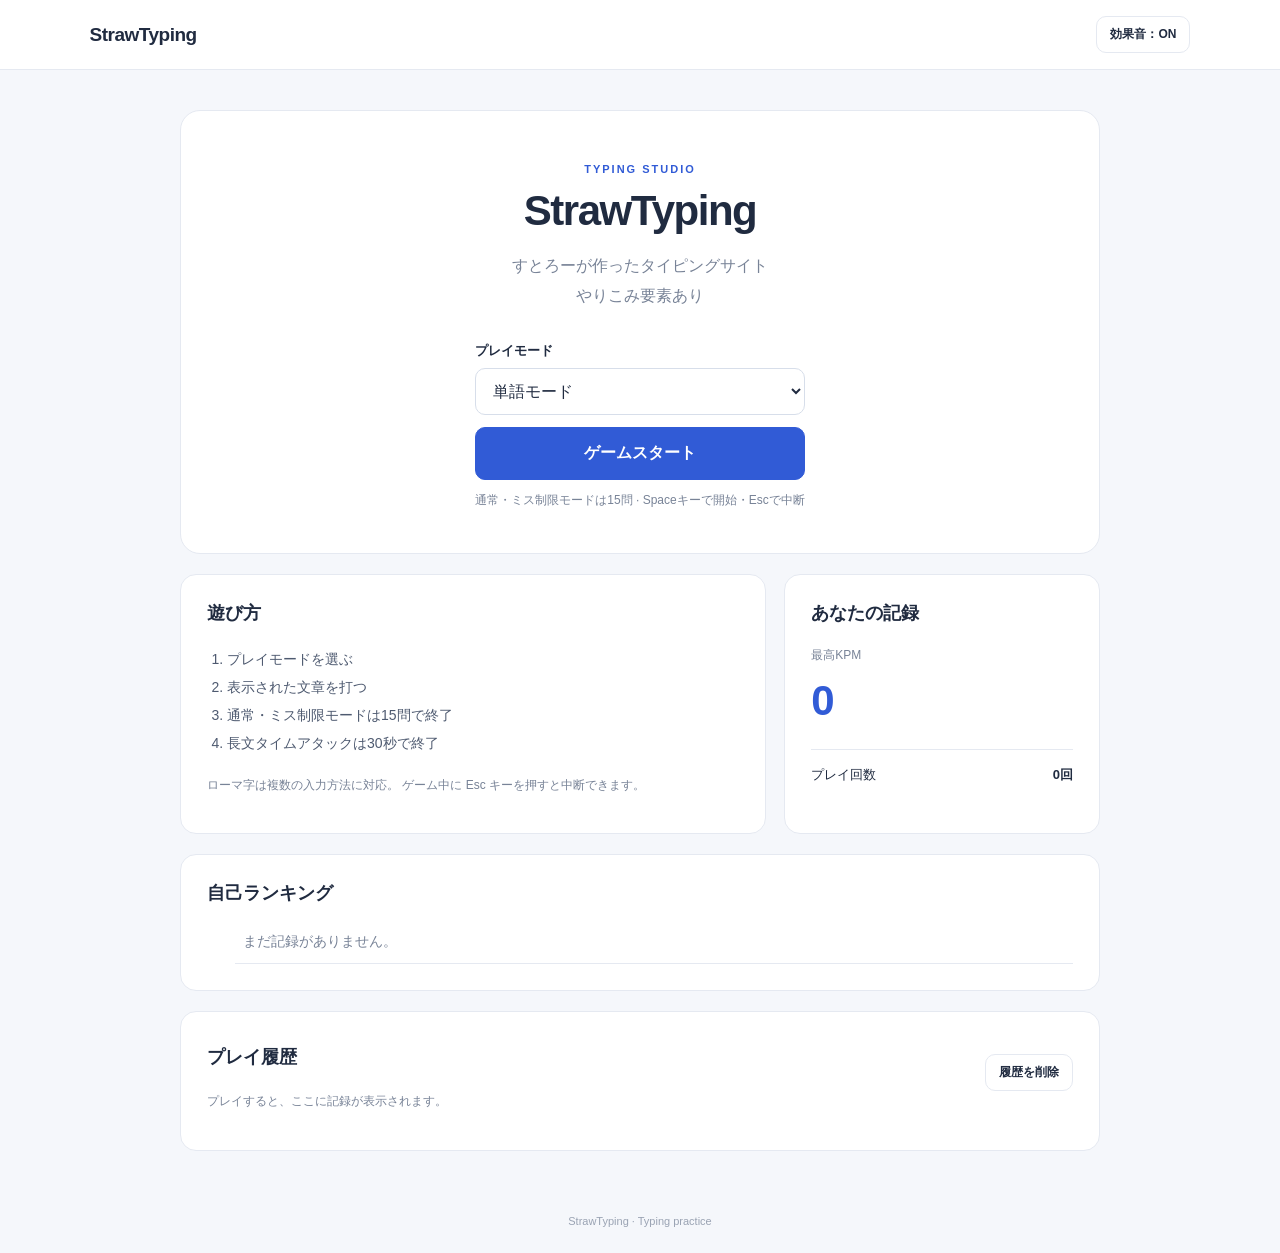
==== index.html @ b6bd0618 "Add files via upload" ====
<!DOCTYPE html>
<html lang="ja">
<head>
    <meta charset="UTF-8">
    <meta name="viewport" content="width=device-width, initial-scale=1.0">
    <title>StrawTyping</title>
    <link rel="stylesheet" href="style.css">
    <script src="script.js" defer></script>
</head>
<body>
    <header class="topbar">
        <a class="brand" href="#" id="homeLink">StrawTyping</a>
        <button id="soundButton" class="small-button">効果音：ON</button>
    </header>

    <main>
        <!-- ホーム画面 -->
        <section id="homeScreen" class="screen">
            <div class="hero">
                <p class="eyebrow">TYPING STUDIO</p>
                <h1>StrawTyping</h1>
                <p class="lead">
                    すとろーが作ったタイピングサイト<br>
                    やりこみ要素あり
                </p>

                <div class="settings-panel">
                    <label for="difficulty">プレイモード</label>
                    <select id="difficulty">
                        <option value="words">単語モード</option>
                        <option value="sentences">短文モード</option>
                        <option value="english">英文モード</option>
                        <option value="missLimit">ミス制限モード</option>
                        <option value="longText">長文タイムアタック（30秒）</option>
                    </select>

                    <div id="missSettings" class="mode-settings" hidden>
                        <label for="missType">出題タイプ</label>
                        <select id="missType">
                            <option value="words">単語</option>
                            <option value="sentences">短文</option>
                            <option value="english">英文</option>
                        </select>

                        <label for="missLimit">ミス上限（1〜99回）</label>
                        <input id="missLimit" type="number"
                               min="1" max="99" value="5">
                    </div>

                    <div id="longSettings" class="mode-settings" hidden>
                        <label for="longLanguage">長文の言語</label>
                        <select id="longLanguage">
                            <option value="japanese">日本語（ローマ字入力）</option>
                            <option value="english">英語</option>
                        </select>
                        <p class="muted">
                            制限時間は30秒です。
                            正しく入力したキー数からKPMを計算します。
                        </p>
                    </div>

                    <button id="startButton" class="primary-button">
                        ゲームスタート
                    </button>

                    <p class="key-hint">
                        通常・ミス制限モードは15問 ·
                        Spaceキーで開始・Escで中断
                    </p>
                </div>
            </div>

            <div class="home-grid">
                <section class="panel">
                    <h2>遊び方</h2>
                    <ol class="instructions">
                        <li>プレイモードを選ぶ</li>
                        <li>表示された文章を打つ</li>
                        <li>通常・ミス制限モードは15問で終了</li>
                        <li>長文タイムアタックは30秒で終了</li>
                    </ol>
                    <p class="muted">
                        ローマ字は複数の入力方法に対応。
                        ゲーム中に Esc キーを押すと中断できます。
                    </p>
                </section>

                <section class="panel">
                    <h2>あなたの記録</h2>
                    <p class="muted">最高KPM</p>
                    <p id="bestScore" class="record-number">0</p>
                    <div class="record-line">
                        <span>プレイ回数</span>
                        <strong id="playCount">0回</strong>
                    </div>
                </section>
            </div>

            <section class="panel history-panel">
                <div class="section-heading">
                    <h2>自己ランキング</h2>
                </div>
                <ol id="rankingList" class="ranking-list">
                    <li class="empty-record">まだ記録がありません。</li>
                </ol>
            </section>

            <section class="panel history-panel">
                <div class="section-heading">
                    <h2>プレイ履歴</h2>
                    <button id="clearHistoryButton" class="small-button">
                        履歴を削除
                    </button>
                </div>
                <div id="historyList">
                    <p class="muted">
                        プレイすると、ここに記録が表示されます。
                    </p>
                </div>
            </section>
        </section>

        <!-- ゲーム画面 -->
        <section id="gameScreen" class="screen" hidden>
            <div class="game-heading">
                <div>
                    <p class="eyebrow">NOW PLAYING</p>
                    <h1>タイピング中</h1>
                </div>
                <button id="quitButton" class="secondary-button">
                    中断する（Esc）
                </button>
            </div>

            <div class="stats">
                <div class="stat">
                    <span class="stat-label">KPM</span>
                    <strong class="stat-value" id="currentKpm">0</strong>
                </div>
                <div class="stat">
                    <span class="stat-label">正確性</span>
                    <strong class="stat-value" id="currentAccuracy">100%</strong>
                </div>
                <div class="stat">
                    <span class="stat-label">ミス数</span>
                    <strong class="stat-value" id="currentMistakes">0</strong>
                </div>
                <div class="stat">
                    <span class="stat-label">問題数</span>
                    <strong class="stat-value" id="questionCount">0 / 15</strong>
                </div>
            </div>

            <section class="panel">
                <div class="question">
                    <p class="muted">表示された内容を入力</p>
                    <h2 id="word">準備中…</h2>
                    <p id="romaji" class="romaji"></p>
                </div>
                <p id="message" class="message">準備しよう！</p>
                <p class="key-hint">キーボードで直接入力 · Escで中断</p>
            </section>
        </section>

        <!-- 結果画面 -->
        <section id="resultScreen" class="screen" hidden>
            <section class="panel result-card">
                <p class="eyebrow">GAME RESULT</p>
                <h1 id="resultTitle">おつかれさま！</h1>
                <p id="resultMessage" class="lead">
                    今回の結果はこちら。
                </p>

                <div class="result-score">
                    <span>最終KPM</span>
                    <strong id="resultKpm">0</strong>
                </div>

                <div class="result-grid">
                    <div class="result-stat">
                        <span>クリア数</span>
                        <strong id="resultCorrect">0/15問</strong>
                    </div>
                    <div class="result-stat">
                        <span>正確性</span>
                        <strong id="resultAccuracy">100%</strong>
                    </div>
                    <div class="result-stat">
                        <span>ミス数</span>
                        <strong id="resultMistakes">0回</strong>
                    </div>
                    <div class="result-stat">
                        <span>プレイモード</span>
                        <strong id="resultDifficulty">単語モード</strong>
                    </div>
                </div>

                <button id="retryButton" class="primary-button">
                    もう一度プレイ
                </button>
                <button id="resultHomeButton"
                        class="secondary-button full-button">
                    ホームへ戻る
                </button>
            </section>
        </section>
    </main>

    <div id="countdownOverlay" hidden>
        <div id="countdownNumber">3</div>
    </div>

    <footer>StrawTyping · Typing practice</footer>
</body>
</html>
---- style.css ----
* {
    box-sizing: border-box;
}

:root {
    --blue: #315bd6;
    --blue-dark: #2448b4;
    --ink: #202b40;
    --muted: #788397;
    --line: #e5e9f1;
    --surface: #fff;
    --background: #f5f7fb;
}

body {
    margin: 0;
    min-height: 100vh;
    background: var(--background);
    color: var(--ink);
    font-family: Arial, "Noto Sans JP", sans-serif;
}

button,
select,
input {
    font: inherit;
}

button {
    cursor: pointer;
}

button:focus-visible,
select:focus-visible,
input:focus-visible,
a:focus-visible {
    outline: 3px solid #9bb3ff;
    outline-offset: 3px;
}

.topbar {
    min-height: 70px;
    padding: 0 7%;
    display: flex;
    align-items: center;
    justify-content: space-between;
    background: #fff;
    border-bottom: 1px solid var(--line);
}

.brand {
    color: var(--ink);
    text-decoration: none;
    font-size: 19px;
    font-weight: 800;
    letter-spacing: -.5px;
}

main {
    width: min(100% - 32px, 920px);
    margin: 40px auto 64px;
}

.screen[hidden],
.mode-settings[hidden] {
    display: none !important;
}

.hero {
    padding: 52px 24px 44px;
    text-align: center;
    background: #fff;
    border: 1px solid var(--line);
    border-radius: 20px;
}

.eyebrow {
    margin: 0 0 12px;
    color: var(--blue);
    font-size: 11px;
    font-weight: 800;
    letter-spacing: 2px;
}

h1,
h2,
p {
    margin-top: 0;
}

h1 {
    margin-bottom: 16px;
    font-size: clamp(28px, 5vw, 42px);
    letter-spacing: -1.5px;
}

h2 {
    margin-bottom: 20px;
    font-size: 18px;
}

.lead {
    color: var(--muted);
    line-height: 1.9;
}

.settings-panel {
    width: min(100%, 330px);
    margin: 30px auto 0;
    text-align: left;
}

.settings-panel label {
    display: block;
    margin: 10px 0 8px;
    font-size: 13px;
    font-weight: 700;
}

select,
input[type="number"] {
    width: 100%;
    padding: 13px;
    margin-bottom: 12px;
    border: 1px solid #d7deea;
    border-radius: 10px;
    background: #fff;
    color: var(--ink);
}

.primary-button,
.secondary-button,
.small-button {
    padding: 12px 18px;
    border-radius: 10px;
    font-weight: 700;
    transition: background .15s, transform .15s;
}

.primary-button {
    width: 100%;
    padding: 15px 18px;
    border: 1px solid var(--blue);
    background: var(--blue);
    color: #fff;
}

.primary-button:hover {
    background: var(--blue-dark);
    transform: translateY(-1px);
}

.secondary-button,
.small-button {
    border: 1px solid var(--line);
    background: #fff;
    color: var(--ink);
}

.secondary-button:hover,
.small-button:hover {
    background: #f0f3f9;
}

.small-button {
    padding: 9px 13px;
    font-size: 12px;
}

.key-hint {
    margin: 12px 0 0;
    color: var(--muted);
    font-size: 12px;
    text-align: center;
}

.home-grid {
    display: grid;
    grid-template-columns: 1.3fr .7fr;
    gap: 18px;
    margin-top: 20px;
}

.panel {
    padding: 26px;
    background: var(--surface);
    border: 1px solid var(--line);
    border-radius: 16px;
}

.instructions {
    padding-left: 20px;
    margin-bottom: 18px;
    line-height: 2;
    color: #4e5a70;
    font-size: 14px;
}

.muted {
    color: var(--muted);
    font-size: 12px;
    line-height: 1.7;
}

.record-number {
    margin: 4px 0;
    color: var(--blue);
    font-size: 42px;
    font-weight: 800;
}

.record-line {
    display: flex;
    justify-content: space-between;
    margin-top: 24px;
    padding-top: 16px;
    border-top: 1px solid var(--line);
    font-size: 13px;
}

.history-panel {
    margin-top: 20px;
}

.section-heading {
    display: flex;
    align-items: center;
    justify-content: space-between;
    gap: 12px;
}

.section-heading h2 {
    margin-bottom: 16px;
}

.ranking-list {
    padding-left: 28px;
    margin: 0;
}

.ranking-list li {
    padding: 12px 8px;
    border-bottom: 1px solid var(--line);
    font-size: 14px;
}

.ranking-list li::marker {
    color: var(--blue);
    font-weight: 800;
}

.empty-record {
    padding: 12px 0;
    color: var(--muted);
    font-size: 13px;
    list-style: none;
}

.history-item {
    display: flex;
    justify-content: space-between;
    gap: 16px;
    padding: 13px 0;
    border-bottom: 1px solid var(--line);
    font-size: 13px;
}

.history-item strong {
    display: block;
    margin-bottom: 5px;
}

.history-item small {
    color: var(--muted);
}

.history-item .history-score {
    flex-shrink: 0;
    color: var(--blue);
    font-size: 16px;
    font-weight: 800;
}

#clearHistoryButton {
    margin-top: 16px;
}

.game-heading {
    display: flex;
    align-items: center;
    justify-content: space-between;
    gap: 16px;
    margin-bottom: 28px;
}

.game-heading h1 {
    margin-bottom: 0;
    font-size: clamp(22px, 4vw, 30px);
}

.game-heading .eyebrow {
    margin-bottom: 8px;
}

.stats {
    display: grid;
    grid-template-columns: repeat(4, minmax(0, 1fr));
    gap: 14px;
    margin-bottom: 20px;
}

.stat {
    padding: 20px 12px;
    background: #fff;
    border: 1px solid var(--line);
    border-radius: 14px;
    text-align: center;
    min-width: 0;
}

.stat-label {
    display: block;
    margin-bottom: 10px;
    color: var(--muted);
    font-size: 12px;
}

.stat-value {
    color: var(--blue);
    font-size: 27px;
}

.question {
    padding: 48px 20px;
    text-align: center;
}

.question h2 {
    margin: 10px 0 20px;
    font-size: clamp(32px, 7vw, 48px);
    overflow-wrap: anywhere;
    line-height: 1.7;
}

.romaji {
    min-height: 36px;
    margin-bottom: 12px;
    font-size: 25px;
    font-weight: 700;
    letter-spacing: 3px;
    overflow-wrap: anywhere;
    white-space: pre-wrap;
}

.romaji .typed {
    color: #129263;
}

.romaji .remaining {
    color: #aab3c3;
}

.message {
    min-height: 24px;
    margin: 22px 0 8px;
    text-align: center;
    font-weight: 700;
    color: var(--blue);
}

#gameScreen > .key-hint {
    margin-top: 12px;
}

.result-card {
    max-width: 600px;
    margin: 0 auto;
    padding: 42px 28px;
    text-align: center;
}

.result-card h1 {
    font-size: 32px;
}

.result-score {
    padding: 26px 12px;
    margin: 28px 0 18px;
    background: #f3f6ff;
    border-radius: 14px;
}

.result-score span,
.result-stat span {
    display: block;
    color: var(--muted);
    font-size: 12px;
}

.result-score strong {
    display: block;
    margin-top: 8px;
    color: var(--blue);
    font-size: 48px;
}

.result-grid {
    display: grid;
    grid-template-columns: repeat(4, minmax(0, 1fr));
    gap: 10px;
    margin-bottom: 28px;
}

.result-stat {
    padding: 18px 8px;
    border: 1px solid var(--line);
    border-radius: 12px;
    min-width: 0;
}

.result-stat strong {
    display: block;
    margin-top: 10px;
    font-size: 18px;
}

.full-button {
    width: 100%;
    margin-top: 10px;
}

footer {
    padding: 0 16px 26px;
    color: #9aa3b3;
    font-size: 11px;
    text-align: center;
}

#countdownOverlay {
    position: fixed;
    inset: 0;
    width: 100%;
    height: 100%;
    z-index: 99999;
    display: flex;
    align-items: center;
    justify-content: center;
    margin: 0;
    padding: 20px;
    background: rgba(15, 23, 42, .85);
    color: #fff;
    text-align: center;
}

#countdownOverlay[hidden] {
    display: none !important;
}

#countdownNumber {
    margin: 0;
    padding: 0;
    font-size: clamp(100px, 20vw, 180px);
    font-weight: 800;
    line-height: 1;
    animation: countdownPop .5s ease;
}

@keyframes countdownPop {
    from {
        opacity: 0;
        transform: scale(1.4);
    }
    to {
        opacity: 1;
        transform: scale(1);
    }
}

/* 正しく入力した文字は緑色 */
.romaji .typed {
    color: #129263;
}

/* まだ入力していない文字はグレー */
.romaji .remaining {
    color: #aab3c3;
}

/* ミスしたときはメッセージだけ赤くする */
.message.mistake {
    color: #ff3b3b;
}

@media (max-width: 650px) {
    .topbar {
        min-height: 62px;
        padding: 0 16px;
    }

    main {
        margin-top: 20px;
    }

    .hero {
        padding: 38px 18px;
    }

    .home-grid {
        grid-template-columns: 1fr;
    }

    .panel {
        padding: 21px;
    }

    .stats {
        grid-template-columns: repeat(2, minmax(0, 1fr));
        gap: 8px;
    }

    .stat {
        padding: 15px 6px;
    }

    .stat-value {
        font-size: 22px;
    }

    .game-heading {
        align-items: flex-start;
    }

    .game-heading .secondary-button {
        padding: 10px;
        font-size: 12px;
    }

    .question {
        padding: 32px 12px;
    }

    .romaji {
        font-size: 21px;
        letter-spacing: 2px;
    }

    .result-card {
        padding: 32px 18px;
    }

    .result-grid {
        grid-template-columns: repeat(2, minmax(0, 1fr));
        gap: 6px;
    }

    .result-stat {
        padding: 15px 4px;
    }

    .result-stat strong {
        font-size: 15px;
    }

    .section-heading {
        align-items: flex-start;
        flex-direction: column;
        gap: 0;
    }
}
/* 長文モードのひらがなを小さくする */
#word {
  font-size: 24px;
  line-height: 1.8;
}
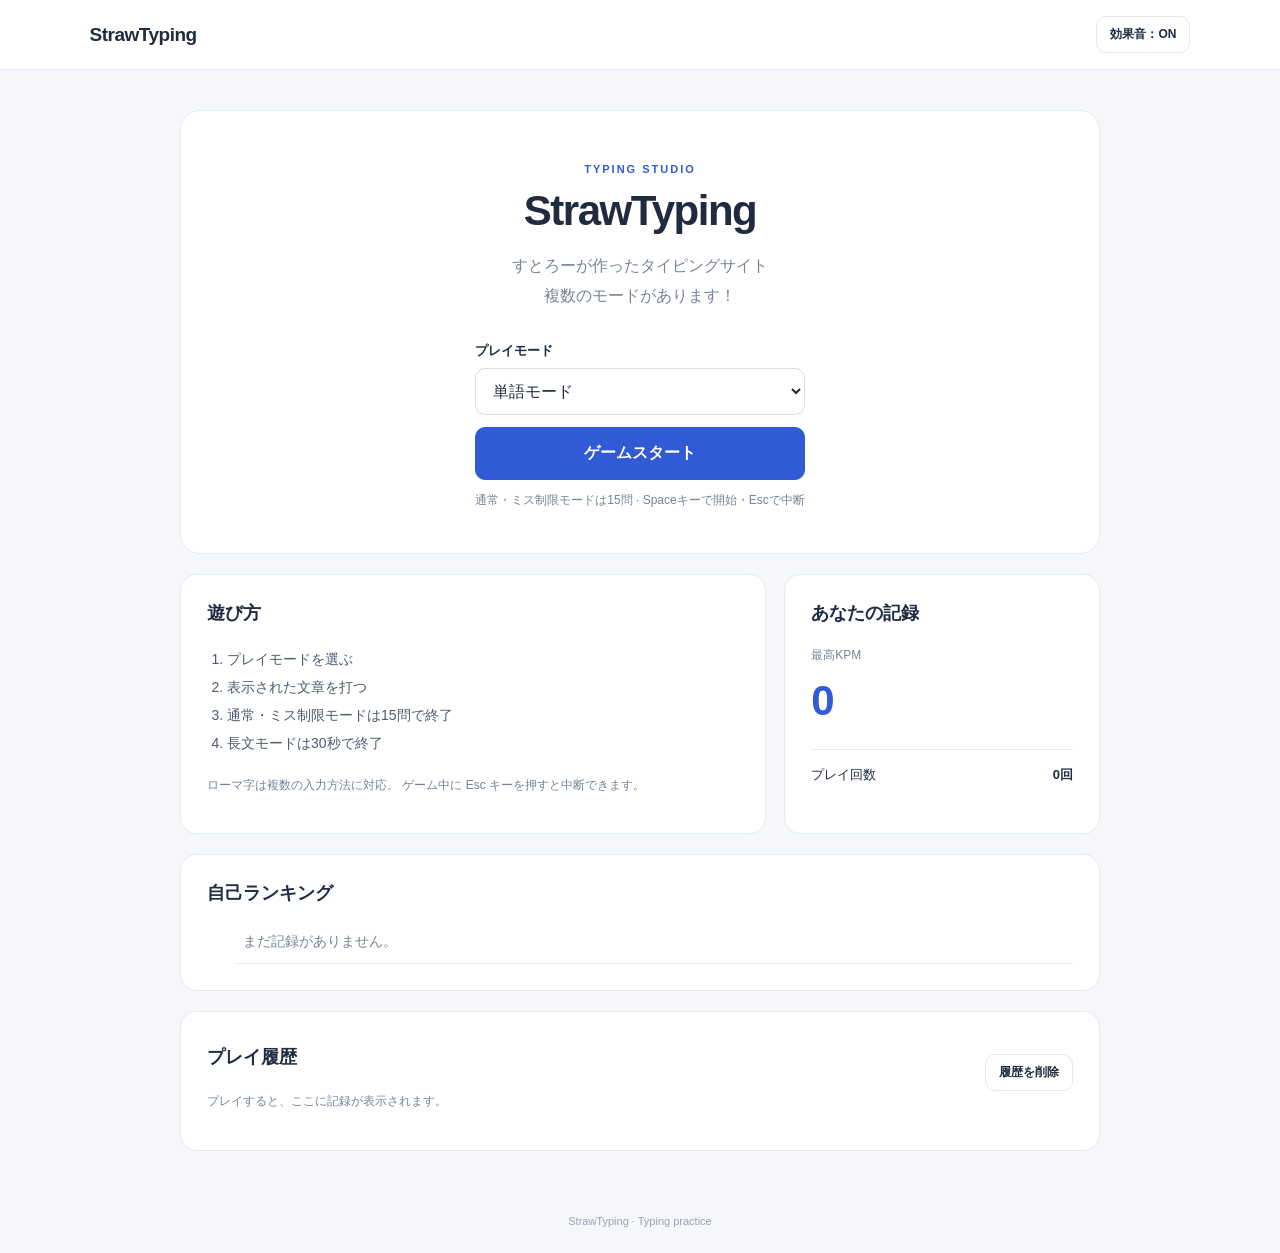
==== commit 9b8bddcc: "Update index.html" ====
--- a/index.html
+++ b/index.html
@@ -21,7 +21,7 @@
                 <h1>StrawTyping</h1>
                 <p class="lead">
                     すとろーが作ったタイピングサイト<br>
-                    やりこみ要素あり
+                    複数のモードがあります！
                 </p>
 
                 <div class="settings-panel">
@@ -31,7 +31,7 @@
                         <option value="sentences">短文モード</option>
                         <option value="english">英文モード</option>
                         <option value="missLimit">ミス制限モード</option>
-                        <option value="longText">長文タイムアタック（30秒）</option>
+                        <option value="longText">長文モード</option>
                     </select>
 
                     <div id="missSettings" class="mode-settings" hidden>
@@ -77,7 +77,7 @@
                         <li>プレイモードを選ぶ</li>
                         <li>表示された文章を打つ</li>
                         <li>通常・ミス制限モードは15問で終了</li>
-                        <li>長文タイムアタックは30秒で終了</li>
+                        <li>長文モードは30秒で終了</li>
                     </ol>
                     <p class="muted">
                         ローマ字は複数の入力方法に対応。
@@ -212,4 +212,4 @@
 
     <footer>StrawTyping · Typing practice</footer>
 </body>
-</html>+</html>
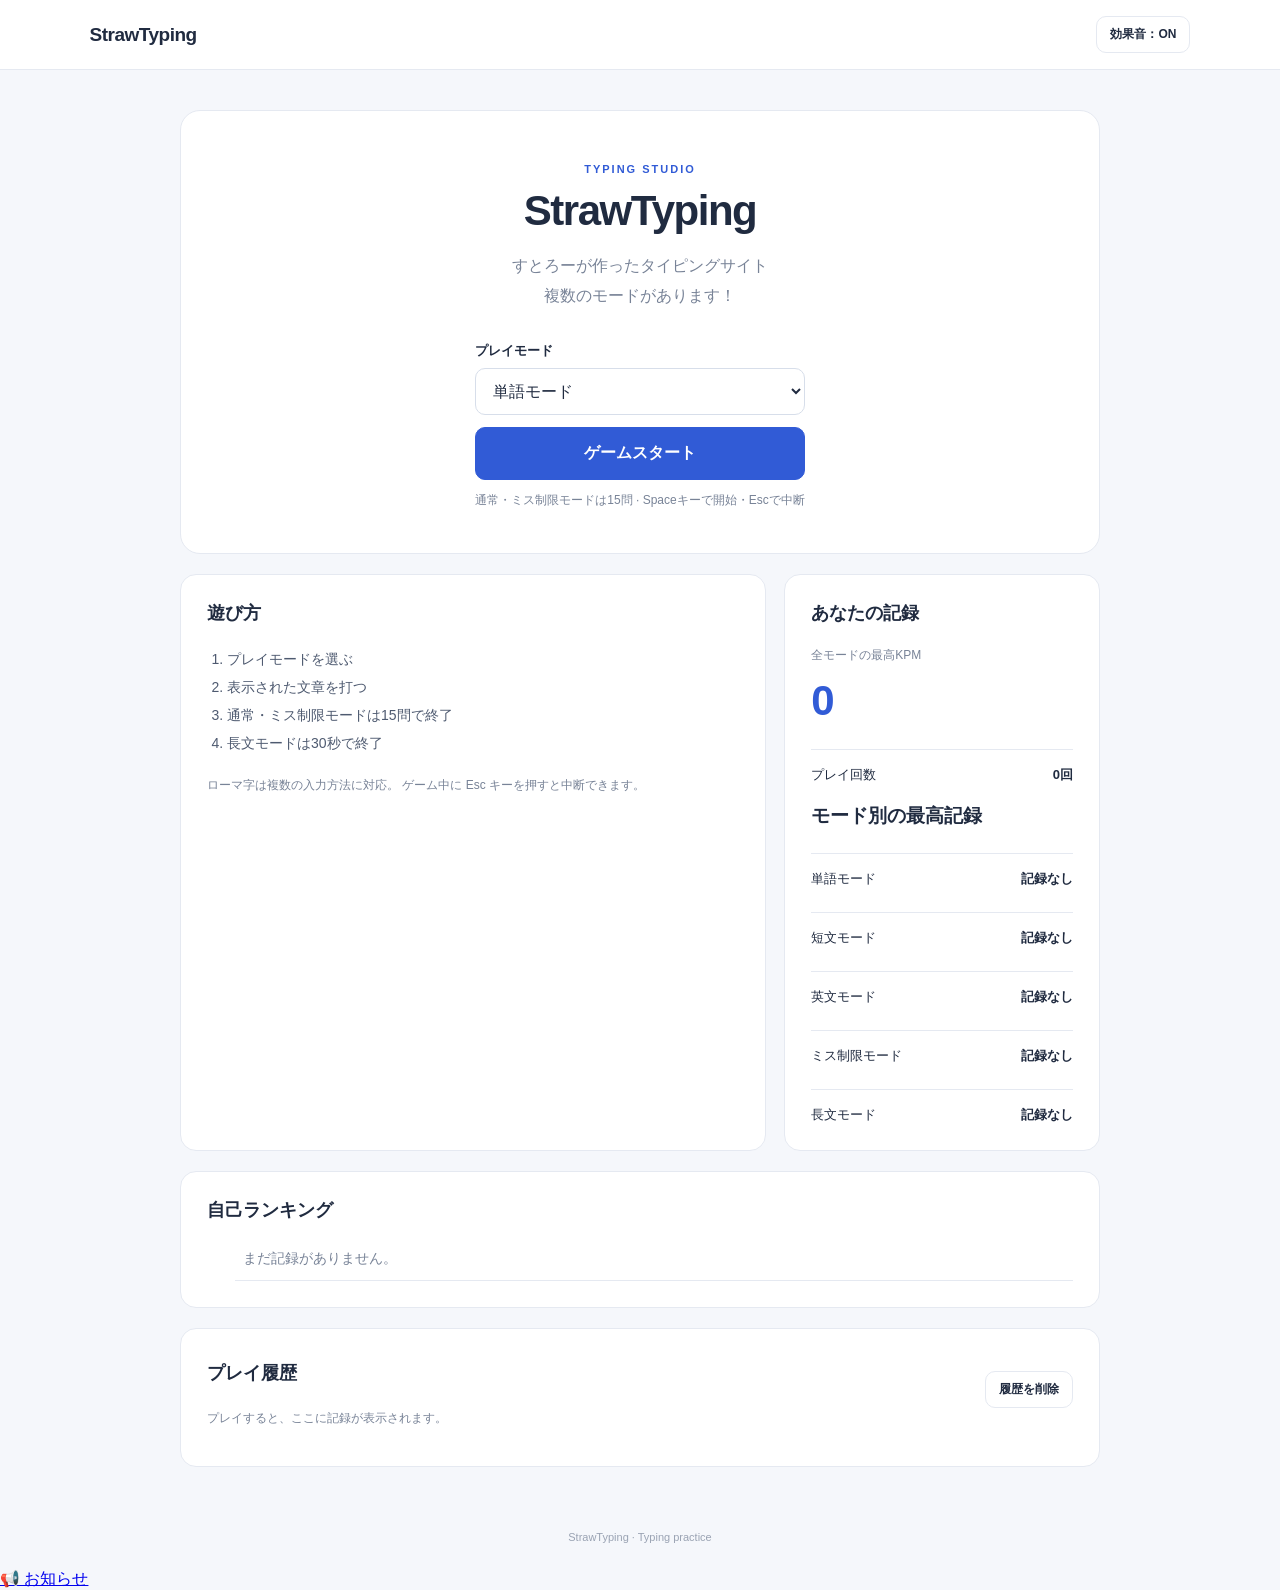
==== commit bb74b766: "Add files via upload" ====
--- a/index.html
+++ b/index.html
@@ -8,6 +8,7 @@
     <script src="script.js" defer></script>
 </head>
 <body>
+
     <header class="topbar">
         <a class="brand" href="#" id="homeLink">StrawTyping</a>
         <button id="soundButton" class="small-button">効果音：ON</button>
@@ -19,6 +20,7 @@
             <div class="hero">
                 <p class="eyebrow">TYPING STUDIO</p>
                 <h1>StrawTyping</h1>
+
                 <p class="lead">
                     すとろーが作ったタイピングサイト<br>
                     複数のモードがあります！
@@ -85,15 +87,48 @@
                     </p>
                 </section>
 
-                <section class="panel">
-                    <h2>あなたの記録</h2>
-                    <p class="muted">最高KPM</p>
-                    <p id="bestScore" class="record-number">0</p>
-                    <div class="record-line">
-                        <span>プレイ回数</span>
-                        <strong id="playCount">0回</strong>
-                    </div>
-                </section>
+
+<section class="panel">
+    <h2>あなたの記録</h2>
+
+    <p class="muted">全モードの最高KPM</p>
+    <p id="bestScore" class="record-number">0</p>
+
+    <div class="record-line">
+        <span>プレイ回数</span>
+        <strong id="playCount">0回</strong>
+    </div>
+
+    <div class="mode-records">
+        <h3>モード別の最高記録</h3>
+
+        <div class="record-line">
+            <span>単語モード</span>
+            <strong id="bestWords">記録なし</strong>
+        </div>
+
+        <div class="record-line">
+            <span>短文モード</span>
+            <strong id="bestSentences">記録なし</strong>
+        </div>
+
+        <div class="record-line">
+            <span>英文モード</span>
+            <strong id="bestEnglish">記録なし</strong>
+        </div>
+
+        <div class="record-line">
+            <span>ミス制限モード</span>
+            <strong id="bestMissLimit">記録なし</strong>
+        </div>
+
+        <div class="record-line">
+            <span>長文モード</span>
+            <strong id="bestLongText">記録なし</strong>
+        </div>
+    </div>
+</section>
+
             </div>
 
             <section class="panel history-panel">
@@ -211,5 +246,7 @@
     </div>
 
     <footer>StrawTyping · Typing practice</footer>
+
+    <a href="news.html" class="news-link">📢 お知らせ</a>
 </body>
-</html>
+</html>
--- a/style.css
+++ b/style.css
@@ -256,14 +256,27 @@
     list-style: none;
 }
 
+
 .history-item {
     display: flex;
     justify-content: space-between;
     gap: 16px;
-    padding: 13px 0;
+    padding: 16px 0;
     border-bottom: 1px solid var(--line);
+    font-size: 16px;
+}
+
+.history-item strong {
+    display: block;
+    margin-bottom: 7px;
+    font-size: 16px;
+}
+
+.history-item small {
+    color: var(--muted);
     font-size: 13px;
 }
+
 
 .history-item strong {
     display: block;
@@ -571,4 +584,133 @@
 #word {
   font-size: 24px;
   line-height: 1.8;
-}+}
+
+/* ===== お知らせページ ===== */
+
+.news-page {
+    min-height: 100vh;
+}
+
+.news-container {
+    width: min(800px, 92%);
+    margin: 0 auto;
+    padding: 32px 0 48px;
+}
+
+.news-back {
+    display: inline-block;
+    margin-bottom: 28px;
+    color: inherit;
+    text-decoration: none;
+    font-weight: bold;
+}
+
+.news-back:hover {
+    opacity: 0.7;
+}
+
+.news-header {
+    text-align: center;
+    margin-bottom: 36px;
+}
+
+.news-label {
+    font-size: 0.8rem;
+    letter-spacing: 0.2em;
+    opacity: 0.65;
+}
+
+.news-header h1 {
+    margin: 12px 0;
+    font-size: clamp(2.5rem, 5vw, 2.5rem);
+}
+
+.news-header > p:last-child {
+    line-height: 1.8;
+    opacity: 0.8;
+}
+
+.news-list {
+    display: grid;
+    gap: 18px;
+}
+
+.news-card {
+    padding: 24px;
+    border: 1px solid rgba(128, 128, 128, 0.3);
+    border-radius: 16px;
+    background: rgba(128, 128, 128, 0.06);
+}
+
+.news-date {
+    margin: 0 0 10px;
+    font-size: 0.85rem;
+    opacity: 0.7;
+}
+
+.news-card h2 {
+    margin: 0 0 12px;
+    font-size: 1.2rem;
+}
+
+.news-card > p:last-child {
+    margin-bottom: 0;
+    line-height: 1.9;
+}
+
+.news-footer {
+    margin-top: 40px;
+    text-align: center;
+    font-size: 0.85rem;
+    opacity: 0.6;
+}
+
+@media (max-width: 600px) {
+    .news-container {
+        padding-top: 20px;
+    }
+
+    .news-card {
+        padding: 18px;
+    }
+}
+
+/* ===== お知らせページの色合いをホーム画面に統一 ===== */
+
+.news-page {
+    background: var(--background);
+    color: var(--ink);
+}
+
+.news-back {
+    color: var(--blue);
+}
+
+.news-header h1 {
+    color: var(--ink);
+}
+
+.news-label {
+    color: var(--blue);
+}
+
+.news-card {
+    background: var(--surface);
+    border: 1px solid var(--line);
+    border-radius: 16px;
+    box-shadow: none;
+}
+
+.news-date {
+    color: var(--muted);
+}
+
+.news-card h2 {
+    color: var(--ink);
+}
+
+.news-footer {
+    color: var(--muted);
+}
+
